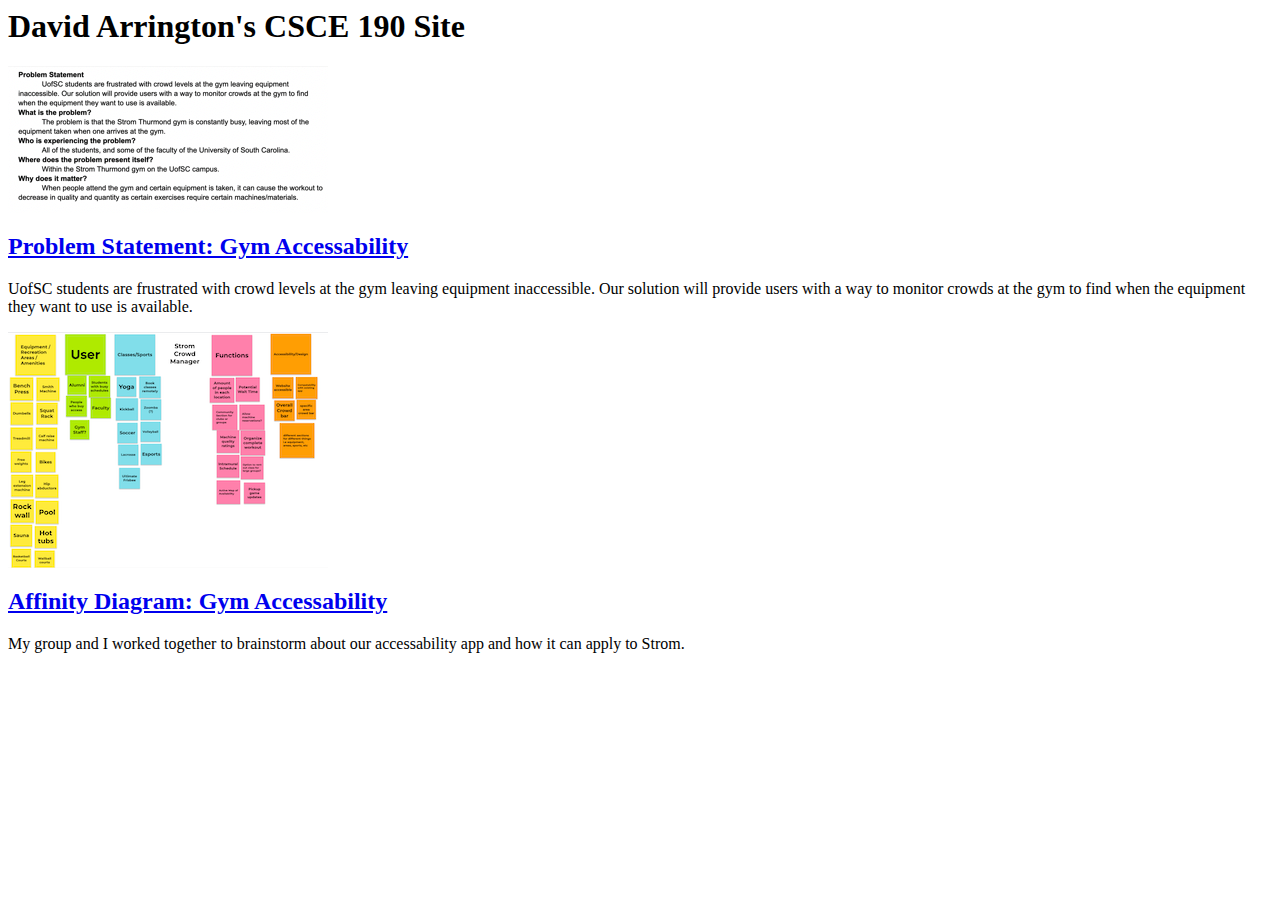
==== index.html @ 61e70466 "Add files via upload" ====
<DOCTYPE html>
<html>
    <head>
        <title>CSCE 190: David Arrington</title>
    </head>
    <body>
        <h1>David Arrington's CSCE 190 Site</h1>

        <!-- Problem Statement Assignment -->
        <section class ="assignment">
            <a href="./Files/CSCE 190 Problem Statement.pdf"><img src="./Images/problem-statement-screenshot Small Small.png"></a>
            <section class="ass-details">
                <a href="./Files/CSCE 190 Problem Statement.pdf"><h2>Problem Statement: Gym Accessability</h2></a>
                <p>
                    UofSC students are frustrated with crowd levels at the gym leaving equipment inaccessible. Our solution will provide users with a way to monitor crowds at the gym to find when the equipment they want to use is available.
                </p>
            </section>
        </section>

        <!-- Affinity Diagram Assignment -->
        <section class ="assignment">
            <a href="./Files/affinity-diagram.pdf"><img src="./Images/affinity-diagram.png"></a>
            <section class="ass-details">
                <a href="./Files/affinity-diagram.pdf"><h2>Affinity Diagram: Gym Accessability</h2></a>
                <p>
                    My group and I worked together to brainstorm about our accessability app and how it can apply to Strom. 
                </p>
            </section>
        </section>
    </body>
</html>
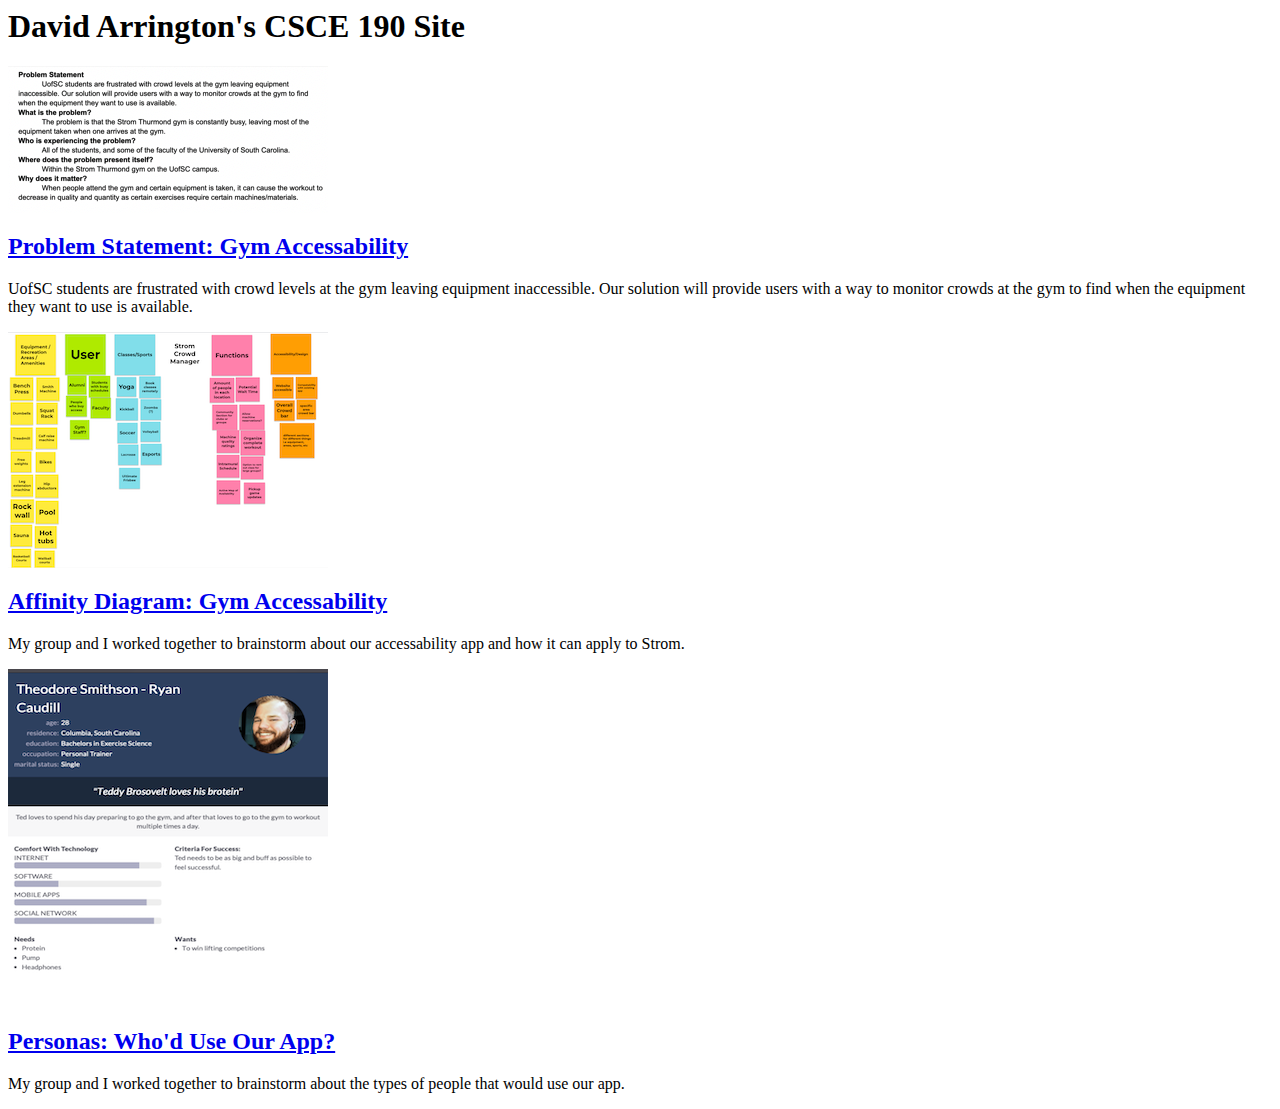
==== commit 5cbdcada: "Add files via upload" ====
--- a/index.html
+++ b/index.html
@@ -2,6 +2,7 @@
 <html>
     <head>
         <title>CSCE 190: David Arrington</title>
+        <link rel="stylesheet" href="styles.css">
     </head>
     <body>
         <h1>David Arrington's CSCE 190 Site</h1>
@@ -27,5 +28,15 @@
                 </p>
             </section>
         </section>
+
+        <!-- Personas Assignment -->
+        <section class ="assignment">
+            <a href="./Files/Personas.pdf"><img src="./Images/persona-example.png"></a>
+            <section class="ass-details">
+                <a href="./Files/Personas.pdf"><h2>Personas: Who'd Use Our App?</h2></a>
+                <p>
+                    My group and I worked together to brainstorm about the types of people that would use our app.
+                </p>
+        </section>
     </body>
 </html>    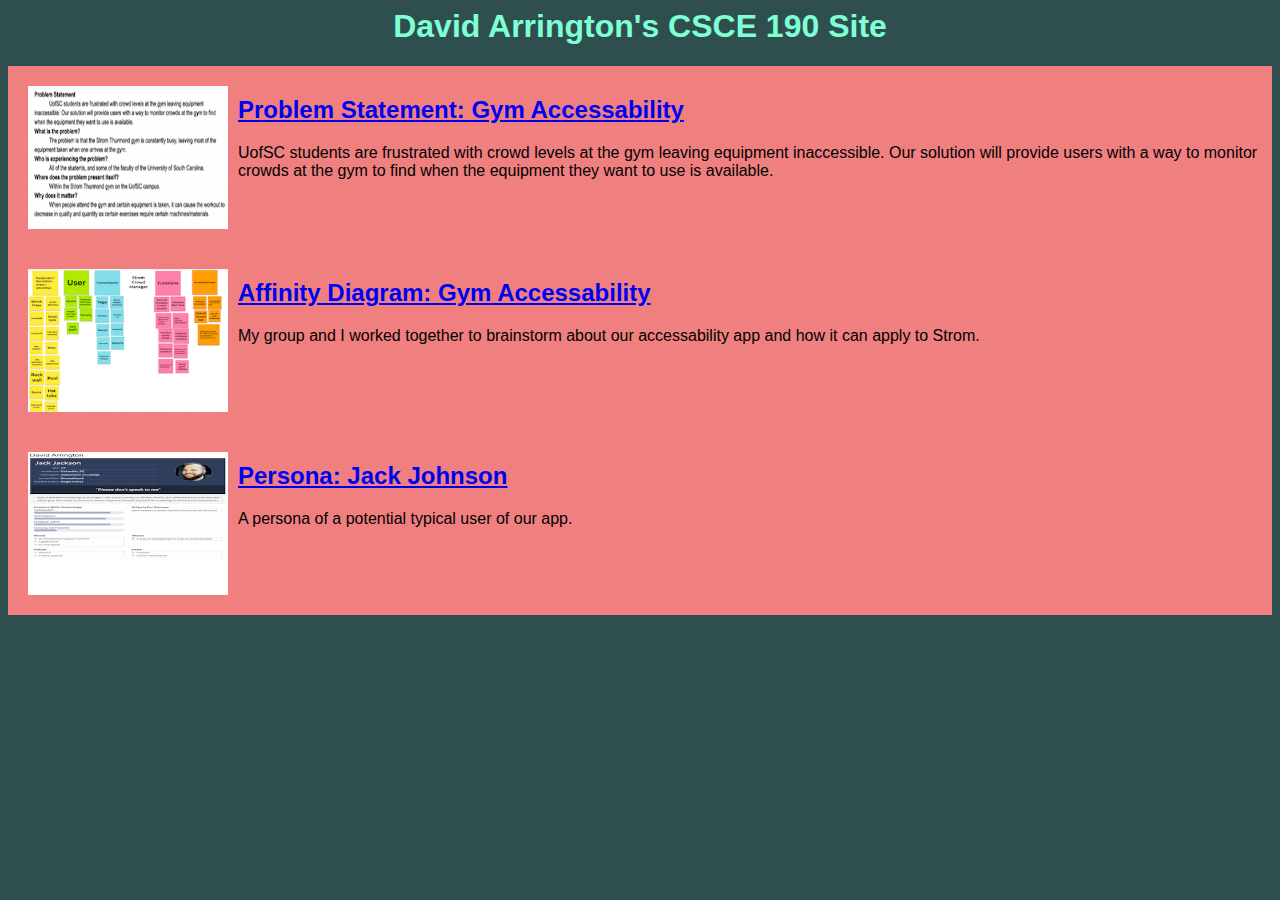
==== commit cd2defa1: "Add files via upload" ====
--- a/index.html
+++ b/index.html
@@ -31,11 +31,11 @@
 
         <!-- Personas Assignment -->
         <section class ="assignment">
-            <a href="./Files/Personas.pdf"><img src="./Images/persona-example.png"></a>
+            <a href="./Files/Personas.pdf"><img src="./Images/persona.png"></a>
             <section class="ass-details">
-                <a href="./Files/Personas.pdf"><h2>Personas: Who'd Use Our App?</h2></a>
+                <a href="./Files/Personas.pdf"><h2>Persona: Jack Johnson</h2></a>
                 <p>
-                    My group and I worked together to brainstorm about the types of people that would use our app.
+                    A persona of a potential typical user of our app.
                 </p>
         </section>
     </body>
--- a/styles.css
+++ b/styles.css
@@ -0,0 +1,19 @@
+body {
+    background:darkslategray;
+    font-family:Arial, Helvetica, sans-serif;
+}
+.assignment {
+    display:flex;
+    padding:10px;
+    background:lightcoral;
+}
+
+.assignment img {
+    width:200px;
+    padding: 10px;
+}
+
+h1 {
+    color:aquamarine;
+    text-align:center;
+}
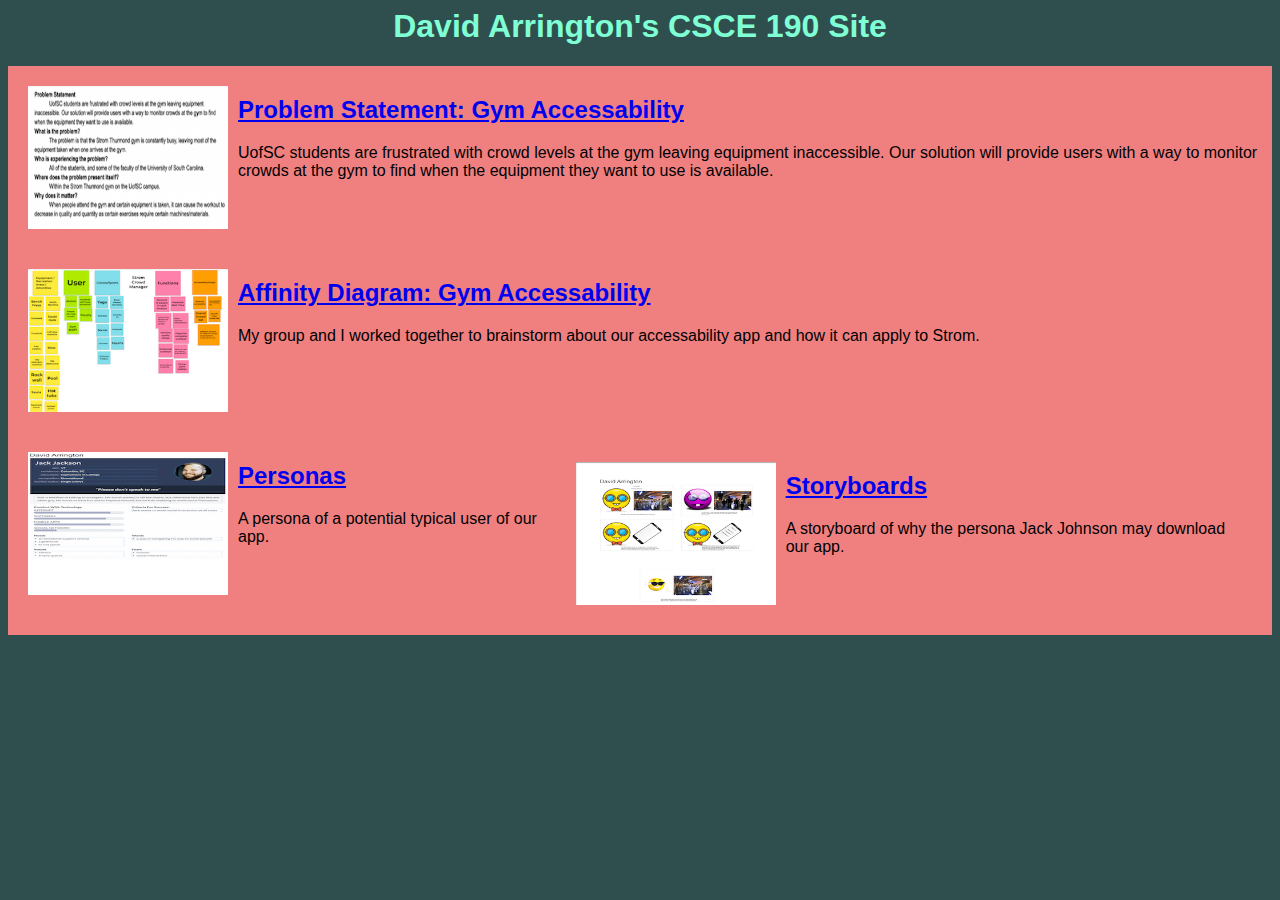
==== commit 5ce22110: "Add files via upload" ====
--- a/index.html
+++ b/index.html
@@ -9,7 +9,7 @@
 
         <!-- Problem Statement Assignment -->
         <section class ="assignment">
-            <a href="./Files/CSCE 190 Problem Statement.pdf"><img src="./Images/problem-statement-screenshot Small Small.png"></a>
+            <a href="./Files/problem-statement.pdf"><img src="./Images/problem-statement-screenshot Small Small.png"></a>
             <section class="ass-details">
                 <a href="./Files/CSCE 190 Problem Statement.pdf"><h2>Problem Statement: Gym Accessability</h2></a>
                 <p>
@@ -33,10 +33,21 @@
         <section class ="assignment">
             <a href="./Files/Personas.pdf"><img src="./Images/persona.png"></a>
             <section class="ass-details">
-                <a href="./Files/Personas.pdf"><h2>Persona: Jack Johnson</h2></a>
+                <a href="./Files/Personas.pdf"><h2>Personas</h2></a>
                 <p>
                     A persona of a potential typical user of our app.
                 </p>
         </section>
+
+        <!-- Storyboard Assignment -->
+        <section class ="assignment">
+            <a href="./Files/storyboards.pdf"><img src = "./Images/storyboard.png"></a>
+            <section class="ass-details">
+                <a href ="./Files/storyboards.pdf"><h2>Storyboards</h2></a>
+                <p>
+                    A storyboard of why the persona Jack Johnson may download our app.
+                </p>
+            </section>
+        </section>
     </body>
 </html>    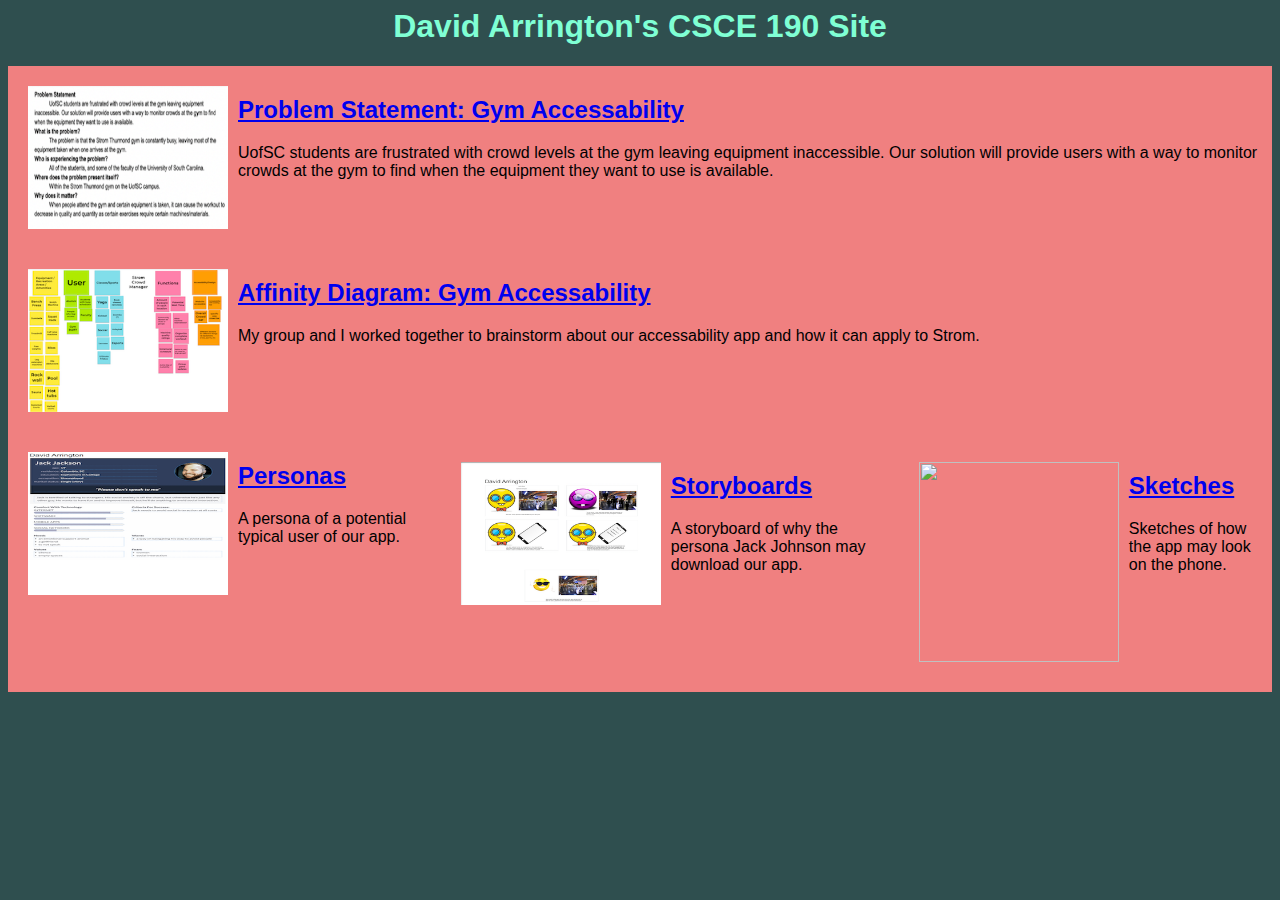
==== commit deba437e: "Add files via upload" ====
--- a/index.html
+++ b/index.html
@@ -49,5 +49,16 @@
                 </p>
             </section>
         </section>
+
+        <!-- Sketch Assignment -->
+        <section class = "assignment">
+            <a href="./Files/sketches.pdf"><img src = "./Images/sketch.png"></a>
+            <section class="ass-details">
+                <a href = "./Files/sketches.pdf"><h2>Sketches</h2></a>
+                <p>
+                    Sketches of how the app may look on the phone.
+                </p>
+            </section>
+        </section>
     </body>
 </html>    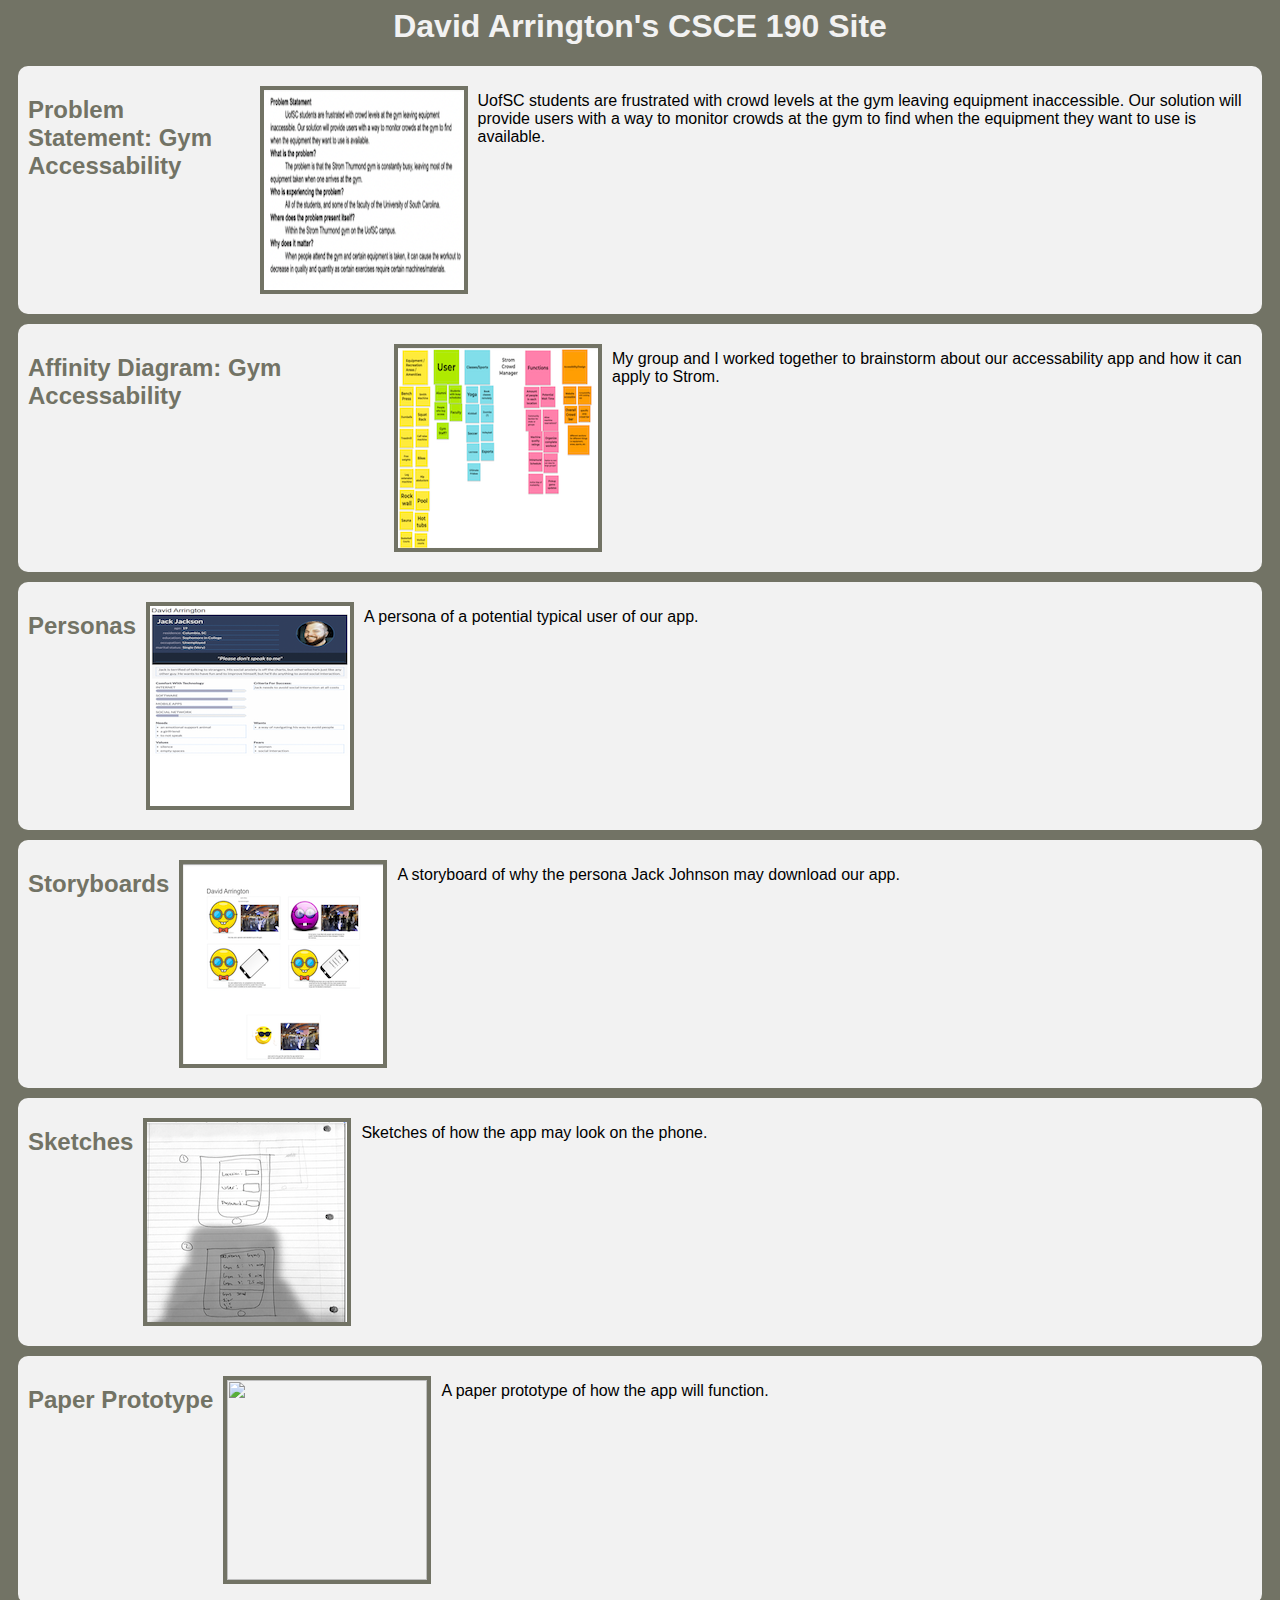
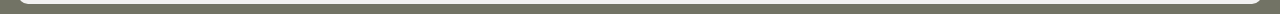
==== commit 3dbe4279: "Add files via upload" ====
--- a/index.html
+++ b/index.html
@@ -7,58 +7,61 @@
     <body>
         <h1>David Arrington's CSCE 190 Site</h1>
 
-        <!-- Problem Statement Assignment -->
-        <section class ="assignment">
-            <a href="./Files/problem-statement.pdf"><img src="./Images/problem-statement-screenshot Small Small.png"></a>
-            <section class="ass-details">
-                <a href="./Files/CSCE 190 Problem Statement.pdf"><h2>Problem Statement: Gym Accessability</h2></a>
-                <p>
-                    UofSC students are frustrated with crowd levels at the gym leaving equipment inaccessible. Our solution will provide users with a way to monitor crowds at the gym to find when the equipment they want to use is available.
-                </p>
-            </section>
-        </section>
+        <div class ="assignments"> 
 
-        <!-- Affinity Diagram Assignment -->
-        <section class ="assignment">
-            <a href="./Files/affinity-diagram.pdf"><img src="./Images/affinity-diagram.png"></a>
-            <section class="ass-details">
-                <a href="./Files/affinity-diagram.pdf"><h2>Affinity Diagram: Gym Accessability</h2></a>
-                <p>
-                    My group and I worked together to brainstorm about our accessability app and how it can apply to Strom. 
-                </p>
-            </section>
-        </section>
+                <!-- Problem Statement Assignment -->
+                <section class ="assignment">
+                    <a href="./Files/CSCE 190 Problem Statement.pdf"><h2>Problem Statement: Gym Accessability</h2></a>
+                    <a href="./Files/problem-statement.pdf"><img src="./Images/problem-statement-screenshot Small Small.png"></a>
+                    <p>
+                        UofSC students are frustrated with crowd levels at the gym leaving equipment inaccessible. Our solution will provide users with a way to monitor crowds at the gym to find when the equipment they want to use is available.
+                    </p>
+                </section>
 
-        <!-- Personas Assignment -->
-        <section class ="assignment">
-            <a href="./Files/Personas.pdf"><img src="./Images/persona.png"></a>
-            <section class="ass-details">
-                <a href="./Files/Personas.pdf"><h2>Personas</h2></a>
-                <p>
-                    A persona of a potential typical user of our app.
-                </p>
-        </section>
+                <!-- Affinity Diagram Assignment -->
+                <section class ="assignment">
+                    <a href="./Files/affinity-diagram.pdf"><h2>Affinity Diagram: Gym Accessability</h2></a>
+                    <a href="./Files/affinity-diagram.pdf"><img src="./Images/affinity-diagram.png"></a>
+                        <p>
+                            My group and I worked together to brainstorm about our accessability app and how it can apply to Strom. 
+                        </p>
+                </section>
 
-        <!-- Storyboard Assignment -->
-        <section class ="assignment">
-            <a href="./Files/storyboards.pdf"><img src = "./Images/storyboard.png"></a>
-            <section class="ass-details">
-                <a href ="./Files/storyboards.pdf"><h2>Storyboards</h2></a>
-                <p>
-                    A storyboard of why the persona Jack Johnson may download our app.
-                </p>
-            </section>
-        </section>
+                <!-- Personas Assignment -->
+                <section class ="assignment">
+                    <a href="./Files/Personas.pdf"><h2>Personas</h2></a>
+                    <a href="./Files/Personas.pdf"><img src="./Images/persona.png"></a>
+                    <p>
+                        A persona of a potential typical user of our app.
+                    </p>
+                </section>
 
-        <!-- Sketch Assignment -->
-        <section class = "assignment">
-            <a href="./Files/sketches.pdf"><img src = "./Images/sketch.png"></a>
-            <section class="ass-details">
-                <a href = "./Files/sketches.pdf"><h2>Sketches</h2></a>
-                <p>
-                    Sketches of how the app may look on the phone.
-                </p>
-            </section>
-        </section>
+                <!-- Storyboard Assignment -->
+                <section class ="assignment">
+                    <a href ="./Files/storyboards.pdf"><h2>Storyboards</h2></a>
+                    <a href="./Files/storyboards.pdf"><img src = "./Images/storyboard.png"></a>
+                    <p>
+                        A storyboard of why the persona Jack Johnson may download our app.
+                    </p>
+                </section>
+
+                <!-- Sketch Assignment -->
+                <section class = "assignment">
+                    <a href = "./Files/sketches.pdf"><h2>Sketches</h2></a>
+                    <a href="./Files/sketches.pdf"><img src = "./Images/sketch.png"></a>
+                        <p>
+                            Sketches of how the app may look on the phone.
+                        </p>
+                </section>
+
+                <!-- Paper Prototype Assignment -->
+                <section class = "assignment">
+                    <a href = https://www.youtube.com/watch?v=73kRnjtwsYQ><h2>Paper Prototype</h2></a>
+                    <a href=https://www.youtube.com/watch?v=73kRnjtwsYQ></a><img src = "./Images/paper_prototype.png"></a>
+                    <p>
+                        A paper prototype of how the app will function.
+                    </p>
+                </section>
+            </div> 
     </body>
 </html>    --- a/styles.css
+++ b/styles.css
@@ -1,19 +1,35 @@
 body {
-    background:darkslategray;
+    background:#727365;
     font-family:Arial, Helvetica, sans-serif;
 }
 .assignment {
-    display:flex;
-    padding:10px;
-    background:lightcoral;
+    display: flex;
+    padding: 10px;
+    margin: 10px;
+    background:#F2F2F2;
+    border-radius: 10px;
 }
 
 .assignment img {
     width:200px;
-    padding: 10px;
+    margin: 10px;
+    border: 4px solid #727365;
+}
+
+.assignment img:hover {
+    border: 4px solid #F2958D;
 }
 
 h1 {
-    color:aquamarine;
+    color:#F2F2F2;
     text-align:center;
 }
+
+a {
+    text-decoration: none;
+    color: #727365;
+}
+
+a:hover{
+    color:#F2958D;
+}
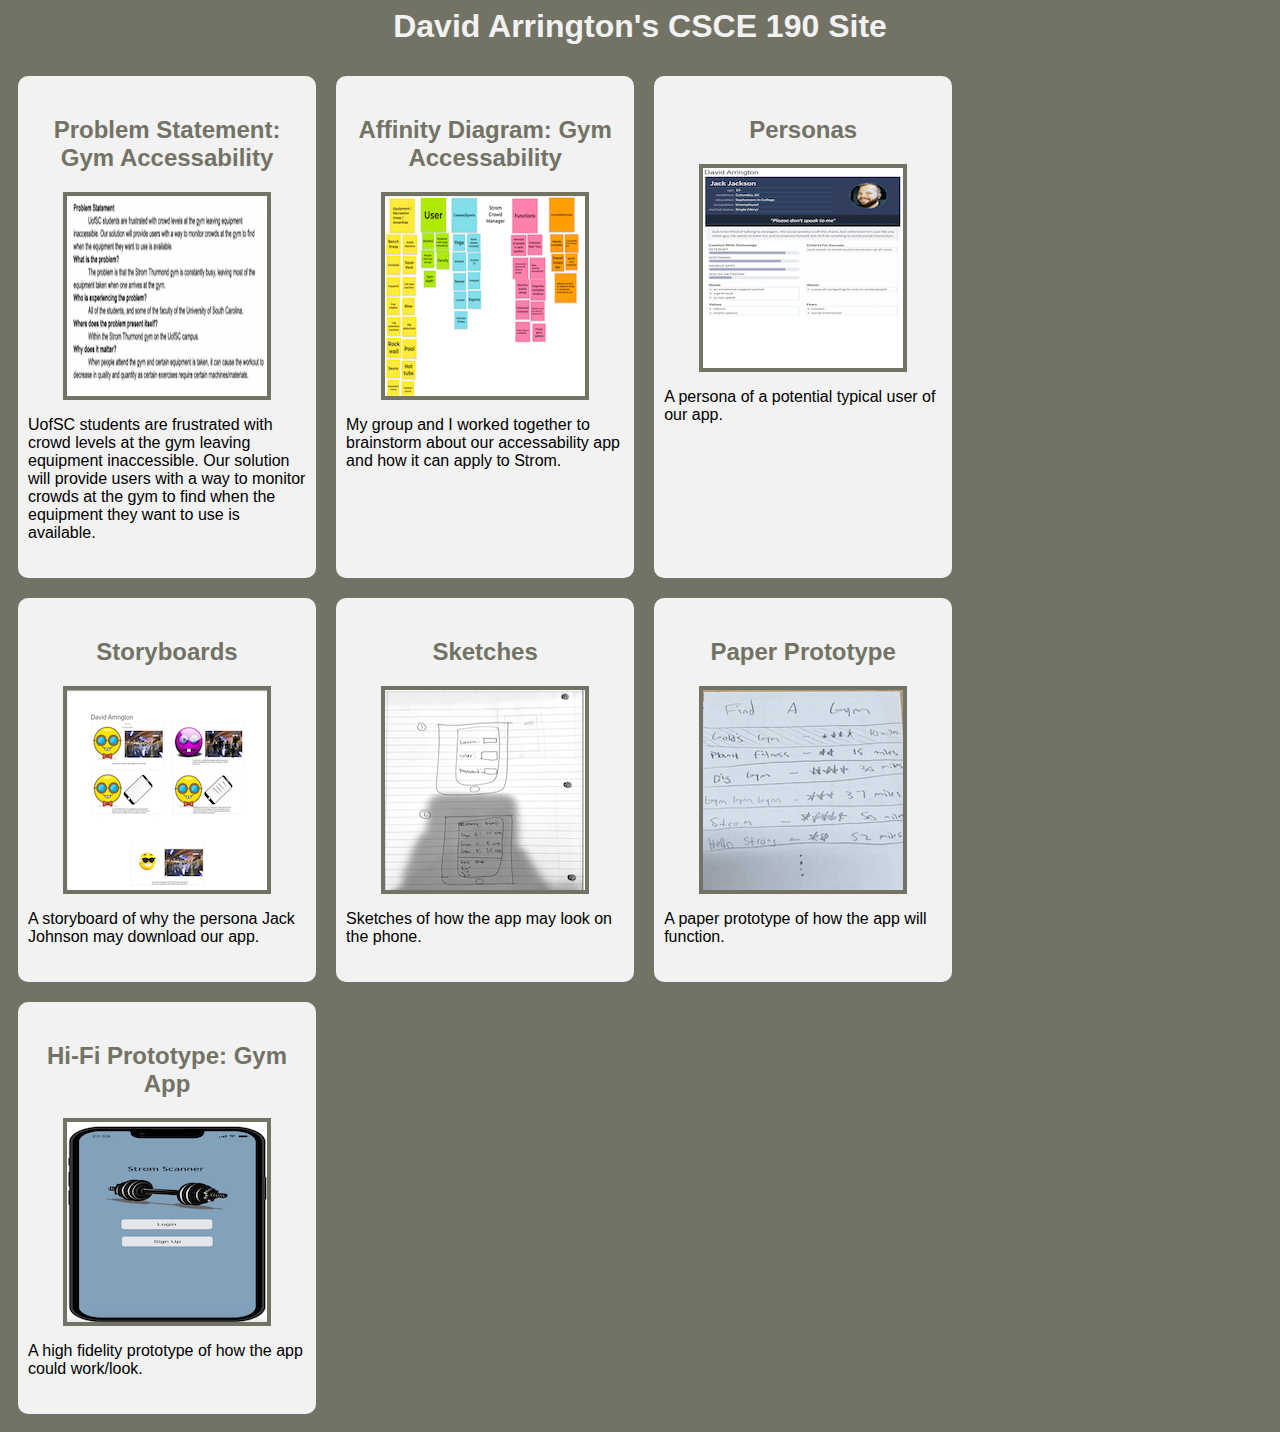
==== commit 9c9fa746: "Add files via upload" ====
--- a/index.html
+++ b/index.html
@@ -57,11 +57,20 @@
                 <!-- Paper Prototype Assignment -->
                 <section class = "assignment">
                     <a href = https://www.youtube.com/watch?v=73kRnjtwsYQ><h2>Paper Prototype</h2></a>
-                    <a href=https://www.youtube.com/watch?v=73kRnjtwsYQ></a><img src = "./Images/paper_prototype.png"></a>
+                    <a href=https://www.youtube.com/watch?v=73kRnjtwsYQ><img src = "./Images/paper_prototype.png"></a>
                     <p>
                         A paper prototype of how the app will function.
                     </p>
                 </section>
+
+                <!-- HiFi Prototype -->
+                <section class = "assignment">
+                    <a href = "./Files/hifi-prototype/src/index.html"><h2>Hi-Fi Prototype: Gym App</h2></a>
+                    <a href="./Files/hifi-prototype/src/index.html"><img src = "./Images/hifi.png"></a>
+                        <p>
+                            A high fidelity prototype of how the app could work/look.
+                        </p>
+                </section>
             </div> 
     </body>
 </html>    --- a/styles.css
+++ b/styles.css
@@ -2,10 +2,17 @@
     background:#727365;
     font-family:Arial, Helvetica, sans-serif;
 }
+
+.assignments {
+    display: flex;
+    flex-wrap: wrap;
+}
+
 .assignment {
-    display: flex;
+    width: 22%;
     padding: 10px;
     margin: 10px;
+    padding: 20px 10px;
     background:#F2F2F2;
     border-radius: 10px;
 }
@@ -14,6 +21,8 @@
     width:200px;
     margin: 10px;
     border: 4px solid #727365;
+    display:block;
+    margin:auto;
 }
 
 .assignment img:hover {
@@ -25,6 +34,10 @@
     text-align:center;
 }
 
+h2 {
+    text-align:center;
+}
+
 a {
     text-decoration: none;
     color: #727365;
